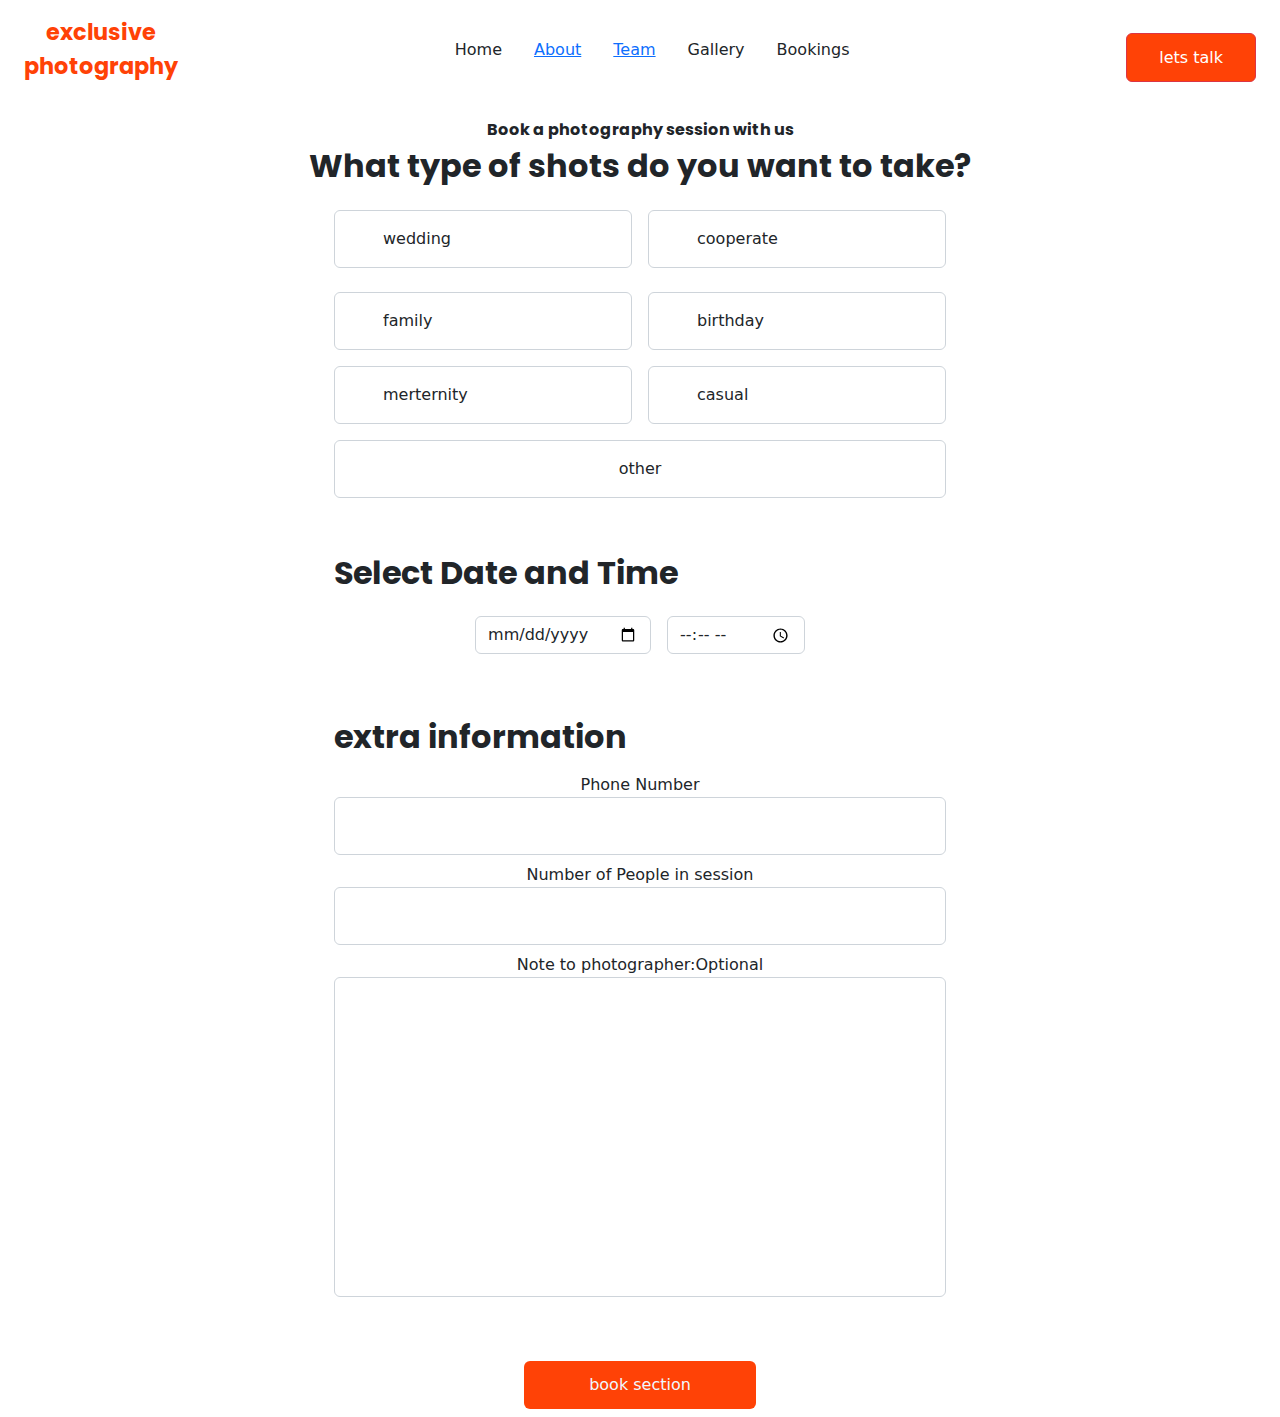
==== booking.html @ 7f52cb56 "first commit" ====
<html lang="en">
<head>
    <meta charset="UTF-8">
    <meta http-equiv="X-UA-Compatible" content="IE=edge">
    <meta name="viewport" content="width=device-width, initial-scale=1.0">
    <title>Document</title>
    <link rel="stylesheet" href="./icofont/icofont.min.css">
    <link rel="stylesheet" href="./bootstrap-5.2.0-dist/css/bootstrap.min.css">
    <link rel="stylesheet" href="./index.css">
    <link rel="preconnect" href="https://fonts.googleapis.com">
    <link rel="preconnect" href="https://fonts.gstatic.com" crossorigin>
    <link rel="stylesheet" href="./booking.css">
    <link

        href="https://fonts.googleapis.com/css2?family=DM+Sans:wght@500;700&family=Poppins:wght@300;400;500;800&display=swap"
        rel="stylesheet">
    <link rel="stylesheet" href="https://cdnjs.cloudflare.com/ajax/libs/font-awesome/6.2.1/css/all.min.css">
</head>

<body>
    
    <main>
        <div class="container1 w-100">
            <div class="content w-100">
                <nav class="px-4 py-3 w-100">
                    <!-- this is a for the offcanvas for the small screen -->



                    <div class="offcanvas offcanvas-start" data-bs-backdrop="static" tabindex="-1" id="staticBackdrop"
                        aria-labelledby="staticBackdropLabel">
                        <div class="offcanvas-header">
                            <h5 class="offcanvas-title" id="staticBackdropLabel">Offcanvas</h5>
                            <button type="button" class="btn-close" data-bs-dismiss="offcanvas"
                                aria-label="Close"></button>
                        </div>
                        <div class="offcanvas-body">
                            <div>
                                I will not close if you click outside of me.
                            </div>
                        </div>
                    </div>
                    <div class="photography">

                        <p class="exclisive"> exclusive <br>
                            photography</p>

                    </div>
                    <button class="btn  canvass" type="button" data-bs-toggle="offcanvas"
                        data-bs-target="#staticBackdrop" aria-controls="staticBackdrop">
                        <!-- <i class="icofont-ui-camera"></i> -->
                        <i class="fa-regular fa-bars"></i>
                    </button>
                    <div class="nav2">
                        <p> Home</p>
                        <p><a href="#about text-dark"> About</p></a>
                        <p><a href="#team text-dark">Team</a></p>
                        <p>Gallery</p>
                        <p>Bookings</p>
                    </div>
                    <div class="lets-talk">
                        <div class="btn btn-danger letstalk-nav">lets talk</div>
                    </div>
                </nav>

            </div>

        </div>
        <div class="container-fluid " style="margin: auto; display: flex; flex-direction: column; align-items: center; justify-content: center; text-align: center;">
      <div class="text-session ">
        <h4>Book a photography session with us</h4>
        <h3>What type of shots do you want to take?</h3>
      </div>
     <div class="all">
        <div class="box-session gap-3 py-3 form-group" style="display: flex; align-items: center; justify-content: center; text-align: center; flex-wrap: wrap;">
            <div class="space bb ">
                <input class="form-control py-3 px-5 " value="wedding" readonly>
            </div>
            <div class="space bb">
                   <input class="form-control py-3 px-5 " value="cooperate" readonly>
            </div>
          
    
          </div>
          <div class="box-session gap-3 py-2 " style="display: flex; align-items: center; justify-content: center; text-align: center; flex-wrap: wrap;">
            <div class="space bb ">
                   <input class="form-control py-3 px-5 " value="family" readonly>
            </div>
            <div class="space bb">
                   <input class="form-control py-3 px-5 " value="birthday" readonly>
            </div>
          
    
          </div>
          <div class="box-session gap-3 py-2  " style="display: flex; align-items: center; justify-content: center; text-align: center; flex-wrap: wrap;">
            <div class="space bb">
                   <input class="form-control py-3 px-5 " value="merternity" readonly>
            </div>
            <div class="space bb">
               <input class="form-control py-3 px-5 " value="casual" readonly>
            </div>
          
    
          </div>
          <div class="box-session gap-3 py-2 " style="text-align: center;">
            <div class="space bb" style="text-align: center;" onclick="op()">
               <input class="form-control py-3 px-5 " value="other" readonly style="text-align: center;">
            </div>
         
    
          </div>
          
          
          <div class="box-session gap-3 py-2  " style="text-align: center;" id="nob">
            <div class="space" style="text-align: center;">
               <div class="form-control py-3 px-5 " contenteditable="" style="height: 20rem;">
               </div>
            </div>
         
     </div>

     <div class="setDate mt-5">
        <h3>Select Date and Time</h3>

        <div class="box-session gap-3 py-3 " style="display: flex; align-items: center; justify-content: center; text-align: center; flex-wrap: wrap;">
            <div class="form-group">
                <input type="date" class="form-control">
                
            </div>
              <div class="form-group">
                <input type="time"  class="form-control">

              </div>
     </div>
        </div>

                
        <div class="extra mt-5">
            <h3>extra information</h3>
            
            <div class="box-session gap-3 py-2 " style="text-align: center;">
                <div class="space" style="text-align: center;">
                <label for="">Phone Number</label>

                   <input class="form-control py-3 px-5 " >
                </div>
             
        
            <div class="box-session gap-3 py-2 " style="text-align: center;">
                <div class="space" style="text-align: center;">
                    <label for="">Number of People in session</label>
                   <input class="form-control py-3 px-5 " >
                </div>
             
        
            <div class="box-session gap-3 py-2 " style="text-align: center;">
                <div class="space" style="text-align: center;">
                    <label for="">Note to photographer:Optional</label>
                   <div class="form-control py-3 px-5 " contenteditable="" style="height: 20rem;" >
                   </div>
                </div>
             
        
              </div>
           
        </div>
   
        <div class="btn bookNow mt-5 "  data-bs-toggle="modal" data-bs-target="#exampleModal">book section</div>

        <!-- Button trigger modal -->

  <!-- Modal -->
  <div class="modal fade" id="exampleModal" tabindex="-1" aria-labelledby="exampleModalLabel" aria-hidden="true">
    <div class="modal-dialog modal-dialog-centered">
      <div class="modal-content">
        
        <div class="modal-body">
        <img src="./images/verified.gif" alt="" width="40%"> 
        <h4>Thank you for booking a session with us at Exclusive Photography</h4>
        <p>We hope to see you soon</p>
        </div>
       
      </div>
    </div>
  </div>
    </div> 

    </main>
    <script src="./bootstrap-5.2.0-dist/js/bootstrap.bundle.js"></script>
    <script src="./booking.js"></script>
</body>
</html>
---- index.css ----
@import url('https://fonts.googleapis.com/css2?family=DM+Sans:wght@500;700&family=Poppins:wght@300;400;500;800&display=swap'); 
 html {
    scroll-behavior: smooth;
  }
  
*{
    margin: 0;
    padding: 0;
    box-sizing: border-box;
    /* background-color: black; */
    /* color: white; */
}
html{
    scroll-behavior: smooth;
}
nav{
    display: flex;
    justify-content: space-between;
    /* overflow: hidden; */
    align-items: center;
}
.photography{
    text-align: center;
    display:flex; 
    align-items:center; 
    flex-direction:column;


}
.photography p{
    color: #FF4206;
    font-family: Poppins;
font-size: 1.4rem;
font-weight: 700;
text-align: center;
line-height: -3px;

}
.lets-talk button{
    background-color:#FF4206;
    font-size: 24px;
    outline: none;
    border: none;
    font-weight: 
    500;
    padding: 0.5rem 1rem ;
    border-radius:10px ;
    box-shadow: 3px 1px 4px 3px #FF4206 ;
    filter: blur(75.3px);

}
.letstalk-nav{
    background-color: #FF4206 !important;
    padding: 0.7rem 2rem;
    text-align: center;

}
.nav2{
    display: flex;
    justify-content: space-between;
    align-items: center;
    gap: 2rem;

}
.nav2 span{
    cursor: pointer;
    transition: 0.5s ease;
}
.nav2 span:hover{
    color: #FF4206;
}
.container2
{
    padding-top: 2rem;
    overflow: hidden !important;
    width: 100% !important;
}
.bob{
    padding: 8rem 0rem;
}
.container2 , .d1{
    overflow: hidden !important;
}
.text h1{
    font-family:poppins;
font-Weight:900;
font-Size:4rem;
/* line-height:initial; */
color: #FF4206;
}
.text h5{
    font-size: 24px;
}

.cont2-col{
    padding-left:  8rem;
    /* margin: ; */
    /* width:100%; */
    /* border: 1px solid tomato; */
    margin: 0rem;
}
.mm{
    width: 32rem !important;
    height:32rem;
    border: 10px solid rgb(71, 138, 255);
    
}
.canvass{
    display: none;
}
.canvass i{
    font-size: 2rem;
}
.letstalk-button{
    background-color: #FF4206 !important;
    filter:drop-shadow(37.5px);
    padding: 0.7rem 4rem;
    /* margin: 0rem 2rem !important; */
    text-align: center;
}

.gg img{
    width: 12rem;
    height: 12rem;
}
.cont2-col{
    text-align: end;
}
.oo{
    margin: 1rem 0rem;

}
.gb{
    margin: 1rem 0rem;
    display: none;
}
.content img{
    width: 12rem;
    height:12rem;
}
.meet h1{
    font-size: 64px;
    font-family: poppins;
    font-weight: 900;
    display: flex;
    align-items: center;
    justify-content: center;
}
.gallery{
    margin-top: 4rem;
}
.gallery h1{
    font-size:3rem;
    font-family: poppins;
    font-weight: 700;
    display: flex;
    align-items: center;
    margin-left:8rem;
    overflow: hidden;
}
.last h2{
    font-size:2rem;
    font-family: poppins;
    font-weight: 700;
    display: flex;
    align-items: center;
color: #FF4206;

    overflow: hidden;
}
.last h4{
    font-size:1.4rem;
    font-family: poppins;
    font-weight: 700;
    display: flex;
    align-items: center;
    overflow: hidden;

}
.pop{
color: #FF4206;

}
.last h3{
    font-size:1.4rem;
    font-family: poppins;
    font-weight: 700;
    display: flex;
    align-items: center;
    overflow: hidden;
}
.meet-img img {
    /* padding-left: rem; */
    /* border: 1px solid red; */
    border-radius:0.5rem ;
}
.button-for-social-media-link{
    margin-top: 3rem;
}
.button-for-social-media-link i{
    font-size: 1.2rem;
    color: aliceblue;
    /* width: 35px;
    height: 35px; */
}
.second-media-screen{
    display: none;
    visibility: hidden;
}

.button-for-social-media-link .btn{
    background-color: #FF4206 !important;
    border-radius: 50%;
    box-shadow: inset -5px -9px 16px -5px rgba(255, 255, 255, 0.25), inset 5px 9px 13px 4px rgba(255, 255, 255, 0.25) !important;
    width: 2.4rem;
    height: 2.4rem;
    padding: 0.5rem;
    margin-top: -3rem;
    
}
.meet-img{
    margin-top: 4rem;
}
.letstalk-button{
    /* display: none; */
}
.meet-all{
    padding-bottom: 0.6rem ;
}
.prr{
    width:10rem;
    height:10rem;
    padding-top: 0.6rem;
    
}

.ourproject{
    /* display: flex !important; */
    /* justify-content: center; */
    align-items: center;
    /* margin-left: 5rem; */
    width: 100%;
    flex-wrap: wrap;
}
.abso{
    width: 8rem;
    height: 8rem;
   margin: 1rem 4.8rem ;

}
.abso:hover{
    background-color: #FF4206;
   
}
.pict{
    position: relative;
}
.pict img{
    width: 10rem;
    height: 10rem;
    border-radius:0.5rem  ;
}
.bb{
    cursor: pointer !important;
}
.hg i{
    font-size: 2rem;
    color: white;
    margin: auto;
    position: absolute;
    top: 0;
    left: 1rem;
    right: 0;
    bottom: 0;
    display: flex;
    justify-content: center;
    align-items: center;
    cursor: pointer;
}
.hg{
    position: absolute;
    top: 0;
    left: 0;
    right: 0;
    bottom: 0;
    /* margin: auto; */
    /* padding: 1rem; */
    width: 10rem;
/* visibility: hidden; */
opacity: 0;
transition: 0.8s ease-in-out;

    /* border: #FF4206 2px solid; */
}
.hg:focus-within{
   visibility: visible !important;

}
.hg:hover{
   background-color: #ff40063f;
   opacity: 1;


}
.pict{
    padding-bottom: 0.5rem;
}
/* .card-img-overlay{
    visibility:hidden;
}
.card-img-overlay:hover{
    visibility: visible !important;

} */
.bgf{
    display:flex;
    justify-items: center;
    align-items: center;
    flex-direction: column;
}
.black-box{
    padding: 1rem;
    background: black;
    display: flex;
    justify-content: center;
    align-items: center;
    width: 80%;
    margin: auto;
    border-radius: 0.5rem;
}
.black-box h1{
   color: aliceblue;
    font-size:2rem;
    font-family: poppins;
    font-weight: 700;

    overflow: hidden;
}
.bookNow{
    background-color: #FF4206 !important;
    filter:drop-shadow(37.5px);
    padding: 0.7rem 4rem;
    /* margin: 0rem 2rem !important; */
    text-align: center;
    color: aliceblue;
}
@media screen and (max-width:700px) {
    .container2{
        width: 100% !important;
         /* overflow: hidden !important; */
    }
    .letstalk-button{
        display: block;
    }
    .second-media-screen{
        display: block;
        visibility: visible;
        padding: 3rem 0;
    }
    .other{
        display: none;
        visibility: hidden;
    }
 .canvass{
    display: block;
 }   

 .letstalk-button{
    /* text-align: center; */
    margin: 0rem 4rem;

 }
 .nav2{
    display: none;
 }
 .lets-talk{
        display: none;
 }
 .mm{
    width: 23rem !important;
    height:23rem;
    /* border: 1px solid red; */
}
.all-text-col{
    text-align: center;
}
.cont2-col img{
    width: 120;
}
.cont2-col{
    height:20%;
    padding-left: 1rem;
    
    /* border: 5px solid green; */
    /* text-align: center;
    margin: 0rem 4rem; */
    
}
.text h1{
    font-family:DM Sans;
font-Weight:700;
font-Size:4rem;

color: #FF4206;
}
.gg{
    margin-top: 0.5rem;
}
.gg img{
    width: 10.7rem;
    height: 11.2rem;
}
.img2{
    display: none;
}
.cont2-col{
    text-align: center;
}
.bob{
    padding: 8rem 0rem;
}
.gg{
    display: block;
}
.text-for-meet , .meet-image{
        text-align: center !important;
}
.button-for-social-media-link{
    text-align: center;
}
.meet h1{
    font-size: 3rem;
}
 .gallery h1{
    font-size: 2.4rem;
    font-family: poppins;
    font-weight: 700;
    /* display: flex;
    align-items: center; */
    margin-left:1rem;
    /* justify-content: center;  */
    /* overflow: hidden; */
} 
/* .ourproject{
    flex-wrap: wrap;
    width: 90%;
    text-align: center;
    margin: auto;
}*/
.pict img{
    width:10rem;
    height:10rem;
} 
}
/* @media screen and (max-width:1024px) {
    .letstalk-nav{
        display: none;
    }
    .text h1{
        font-family:DM Sans;
    font-Weight:700;
    font-Size:3rem;
    
    color: #FF4206;
    }
    .mm{
        width: 18rem !important;
        height:24rem;
    }
    .gg{
        display: none;
    }
    .op{
        text-align: start;
        padding-left: 4rem;
    }
    .op h1{
        font-size: 3rem;
    }
} */
---- booking.css ----
h3{
    font-size:2rem;
    font-family: poppins;
    font-weight: 700;
    display: flex;
    align-items: center;
    overflow: hidden;

}
h4{
    font-size:1rem;
    font-family: poppins;
    font-weight: 700;

    overflow: hidden;
    margin-top: 5px;
 
}
.all>.bb{
    transition: 0.4s ease-in;
}
.bb{
  
}
.bb >input:hover{
background-color: #ff40066a;
cursor: pointer;
}
.bb >input:focus-visible{
background-color: #FF4206;
color: aliceblue;
cursor: pointer;
}
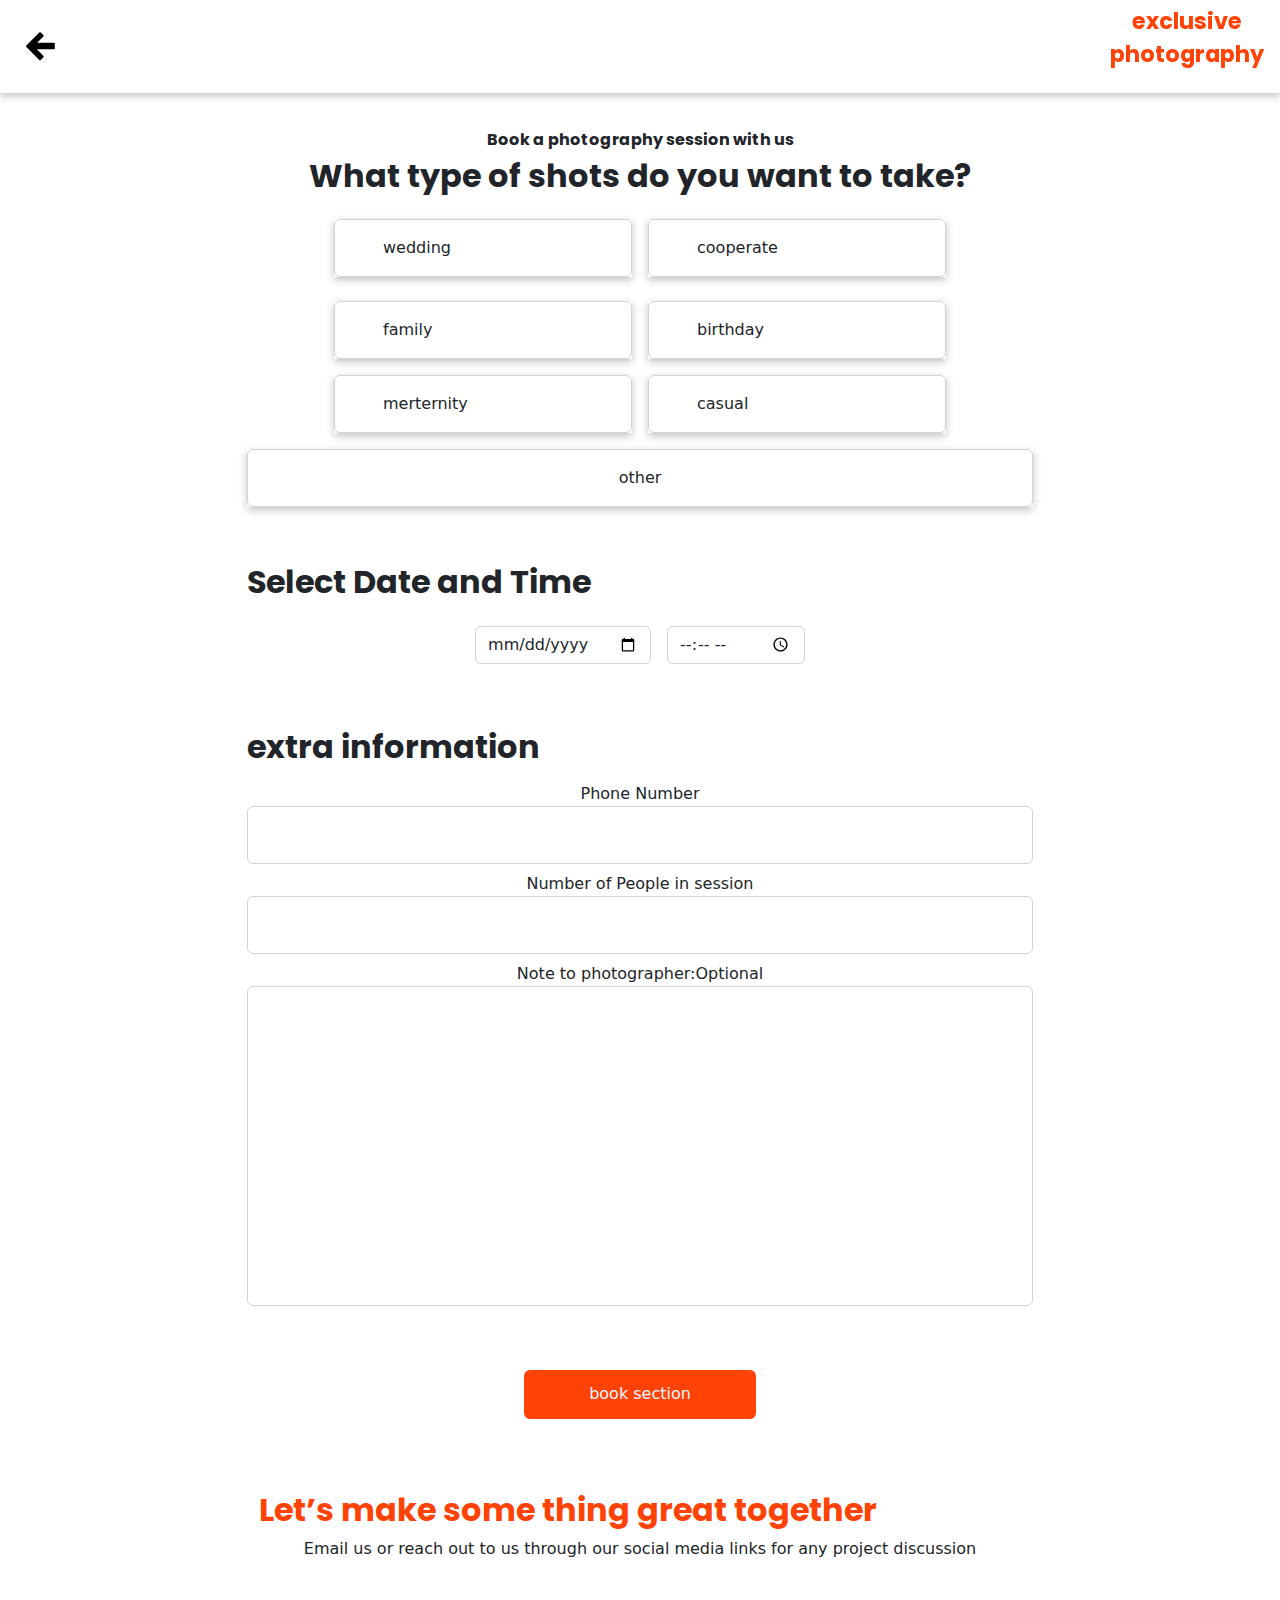
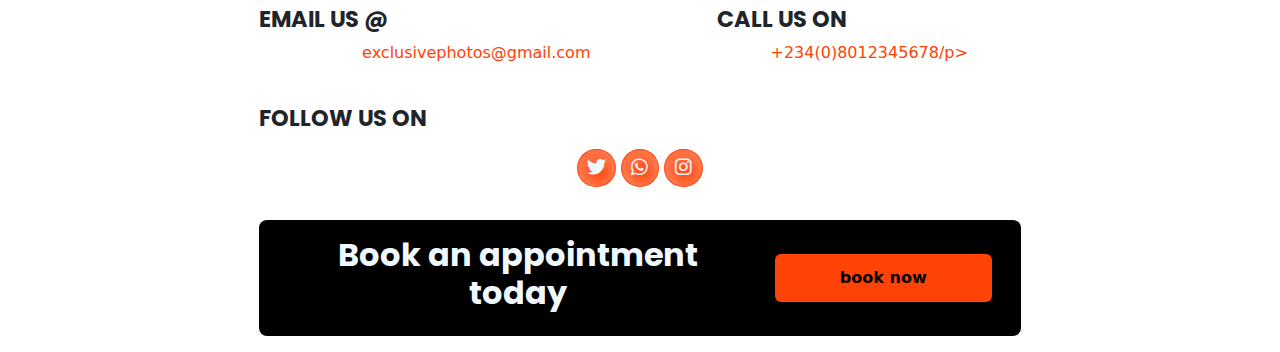
==== commit f01652fc: "just finished everything" ====
--- a/booking.html
+++ b/booking.html
@@ -1,192 +1,213 @@
 <html lang="en">
+
 <head>
-    <meta charset="UTF-8">
-    <meta http-equiv="X-UA-Compatible" content="IE=edge">
-    <meta name="viewport" content="width=device-width, initial-scale=1.0">
-    <title>Document</title>
-    <link rel="stylesheet" href="./icofont/icofont.min.css">
-    <link rel="stylesheet" href="./bootstrap-5.2.0-dist/css/bootstrap.min.css">
-    <link rel="stylesheet" href="./index.css">
-    <link rel="preconnect" href="https://fonts.googleapis.com">
-    <link rel="preconnect" href="https://fonts.gstatic.com" crossorigin>
-    <link rel="stylesheet" href="./booking.css">
-    <link
-
-        href="https://fonts.googleapis.com/css2?family=DM+Sans:wght@500;700&family=Poppins:wght@300;400;500;800&display=swap"
-        rel="stylesheet">
-    <link rel="stylesheet" href="https://cdnjs.cloudflare.com/ajax/libs/font-awesome/6.2.1/css/all.min.css">
+  <meta charset="UTF-8">
+  <meta http-equiv="X-UA-Compatible" content="IE=edge">
+  <meta name="viewport" content="width=device-width, initial-scale=1.0">
+  <title>Document</title>
+  <link rel="stylesheet" href="./icofont/icofont.min.css">
+  <link rel="stylesheet" href="./bootstrap-5.2.0-dist/css/bootstrap.min.css">
+  <link rel="stylesheet" href="./index.css">
+  <link rel="preconnect" href="https://fonts.googleapis.com">
+  <link rel="preconnect" href="https://fonts.gstatic.com" crossorigin>
+  <link rel="stylesheet" href="./booking.css">
+  <link
+    href="https://fonts.googleapis.com/css2?family=DM+Sans:wght@500;700&family=Poppins:wght@300;400;500;800&display=swap"
+    rel="stylesheet">
+  <link rel="stylesheet" href="https://cdnjs.cloudflare.com/ajax/libs/font-awesome/6.2.1/css/all.min.css">
 </head>
 
 <body>
+
+  <main>
+ 
+    <div class="nav22 bb bg-white">
+      <a href="./index.html">
+
+        <i class="icofont-arrow-left" style="font-size: 3rem;"></i>
+
+        </a>
+     
+      <button class="btn  canvass" type="button" data-bs-toggle="offcanvas" data-bs-target="#staticBackdrop"
+        aria-controls="staticBackdrop">
+        <!-- <i class="icofont-ui-camera"></i> -->
+        <i class="fa-regular fa-bars"></i>
+      </button>
+ 
+      <div class="lets-talk">
+        <div class="photography">
+
+          <p class="exclisive"> exclusive <br>
+            photography</p>
+  
+        </div>
+        </div>
+      </div>
+
+    </div>
     
-    <main>
-        <div class="container1 w-100">
-            <div class="content w-100">
-                <nav class="px-4 py-3 w-100">
-                    <!-- this is a for the offcanvas for the small screen -->
-
-
-
-                    <div class="offcanvas offcanvas-start" data-bs-backdrop="static" tabindex="-1" id="staticBackdrop"
-                        aria-labelledby="staticBackdropLabel">
-                        <div class="offcanvas-header">
-                            <h5 class="offcanvas-title" id="staticBackdropLabel">Offcanvas</h5>
-                            <button type="button" class="btn-close" data-bs-dismiss="offcanvas"
-                                aria-label="Close"></button>
-                        </div>
-                        <div class="offcanvas-body">
-                            <div>
-                                I will not close if you click outside of me.
-                            </div>
-                        </div>
-                    </div>
-                    <div class="photography">
-
-                        <p class="exclisive"> exclusive <br>
-                            photography</p>
-
-                    </div>
-                    <button class="btn  canvass" type="button" data-bs-toggle="offcanvas"
-                        data-bs-target="#staticBackdrop" aria-controls="staticBackdrop">
-                        <!-- <i class="icofont-ui-camera"></i> -->
-                        <i class="fa-regular fa-bars"></i>
-                    </button>
-                    <div class="nav2">
-                        <p> Home</p>
-                        <p><a href="#about text-dark"> About</p></a>
-                        <p><a href="#team text-dark">Team</a></p>
-                        <p>Gallery</p>
-                        <p>Bookings</p>
-                    </div>
-                    <div class="lets-talk">
-                        <div class="btn btn-danger letstalk-nav">lets talk</div>
-                    </div>
-                </nav>
-
-            </div>
-
-        </div>
-        <div class="container-fluid " style="margin: auto; display: flex; flex-direction: column; align-items: center; justify-content: center; text-align: center;">
+    <div class="container-fluid "
+      style="margin: auto; display: flex; flex-direction: column; align-items: center; justify-content: center; text-align: center;">
       <div class="text-session ">
         <h4>Book a photography session with us</h4>
         <h3>What type of shots do you want to take?</h3>
       </div>
-     <div class="all">
-        <div class="box-session gap-3 py-3 form-group" style="display: flex; align-items: center; justify-content: center; text-align: center; flex-wrap: wrap;">
-            <div class="space bb ">
-                <input class="form-control py-3 px-5 " value="wedding" readonly>
-            </div>
-            <div class="space bb">
-                   <input class="form-control py-3 px-5 " value="cooperate" readonly>
-            </div>
+      <div class="all">
+        <div class="box-session gap-3 py-3 form-group"
+          style="display: flex; align-items: center; justify-content: center; text-align: center; flex-wrap: wrap;">
+          <div class="space bb ">
+            <input class="form-control py-3 px-5 " value="wedding" readonly>
+          </div>
+          <div class="space bb">
+            <input class="form-control py-3 px-5 " value="cooperate" readonly>
+          </div>
+
+
+        </div>
+        <div class="box-session gap-3 py-2 "
+          style="display: flex; align-items: center; justify-content: center; text-align: center; flex-wrap: wrap;">
+          <div class="space bb ">
+            <input class="form-control py-3 px-5 " value="family" readonly>
+          </div>
+          <div class="space bb">
+            <input class="form-control py-3 px-5 " value="birthday" readonly>
+          </div>
+
+
+        </div>
+        <div class="box-session gap-3 py-2  "
+          style="display: flex; align-items: center; justify-content: center; text-align: center; flex-wrap: wrap;">
+          <div class="space bb">
+            <input class="form-control py-3 px-5 " value="merternity" readonly>
+          </div>
+          <div class="space bb">
+            <input class="form-control py-3 px-5 " value="casual" readonly>
+          </div>
+
+
+        </div>
+        <div class="box-session gap-3 py-2 " style="text-align: center;">
+          <div class="space bb " style="text-align: center;" onclick="op()">
+            <input  class="form-control py-3 px-5  "  value="other" readonly style="text-align: center; ">
+          </div>
+
+
+        </div>
+
+
+        <div class="box-session gap-3 py-2  " style="text-align: center;" id="nob">
+          <div class="space" style="text-align: center;">
+            <div class="form-control py-3 px-5 " contenteditable="" style="height: 20rem;">
+            </div>
+          </div>
+
+        </div>
+
+        <div class="setDate mt-5">
+          <h3>Select Date and Time</h3>
+
+          <div class="box-session gap-3 py-3 "
+            style="display: flex; align-items: center; justify-content: center; text-align: center; flex-wrap: wrap;">
+            <div class="form-group">
+              <input type="date" class="form-control">
+
+            </div>
+            <div class="form-group">
+              <input type="time" class="form-control">
+
+            </div>
+          </div>
+        </div>
+
+
+        <div class="extra mt-5">
+          <h3>extra information</h3>
+
+          <div class="box-session gap-3 py-2 " style="text-align: center;">
+            <div class="space" style="text-align: center;">
+              <label for="">Phone Number</label>
+
+              <input class="form-control py-3 px-5 ">
+            </div>
+
+
+            <div class="box-session gap-3 py-2 " style="text-align: center;">
+              <div class="space" style="text-align: center;">
+                <label for="">Number of People in session</label>
+                <input class="form-control py-3 px-5 ">
+              </div>
+
+
+              <div class="box-session gap-3 py-2 " style="text-align: center;">
+                <div class="space" style="text-align: center;">
+                  <label for="">Note to photographer:Optional</label>
+                  <div class="form-control py-3 px-5 " contenteditable="" style="height: 20rem;">
+                  </div>
+                </div>
+
+
+              </div>
+
+            </div>
+
+            <div class="btn bookNow mt-5 " data-bs-toggle="modal" data-bs-target="#exampleModal">book section</div>
+
+            <!-- Button trigger modal -->
+
+            <!-- Modal -->
+            <div class="modal fade" id="exampleModal" tabindex="-1" aria-labelledby="exampleModalLabel"
+              aria-hidden="true">
+              <div class="modal-dialog modal-dialog-centered">
+                <div class="modal-content">
+
+                  <div class="modal-body">
+                    <img src="./images/verified.gif" alt="" width="40%">
+                    <h4>Thank you for booking a session with us at Exclusive Photography</h4>
+                    <p>We hope to see you soon</p>
+                  </div>
+
+                </div>
+              </div>
+            </div>
+          </div>
           
+    <div class="last mt-3 container-fluid  pt-5 " >
+      <div class="row ">
+          <div class="col   ">
+              <h2>Let’s make some thing great together</h2>
+              <p >Email us or reach out to us through our social media links for any project discussion</p>
+          </div>
+        
+      </div>
+      <div class="row mt-4 ">
+          <div class="col-md-7">
+              <h4>EMAIL US @</h4>
+              <p class="pop">exclusivephotos@gmail.com</p>
+          </div>
+          <div class="col-md-5">
+              <h4>CALL US ON</h4>
+              <p class="pop">+234(0)8012345678/p>
+          </div>
+      </div>
+<div class="last mt-4">
+  <h3>FOLLOW US ON</h3>
+  <div class="  button-for-social-media-link">
     
-          </div>
-          <div class="box-session gap-3 py-2 " style="display: flex; align-items: center; justify-content: center; text-align: center; flex-wrap: wrap;">
-            <div class="space bb ">
-                   <input class="form-control py-3 px-5 " value="family" readonly>
-            </div>
-            <div class="space bb">
-                   <input class="form-control py-3 px-5 " value="birthday" readonly>
-            </div>
-          
-    
-          </div>
-          <div class="box-session gap-3 py-2  " style="display: flex; align-items: center; justify-content: center; text-align: center; flex-wrap: wrap;">
-            <div class="space bb">
-                   <input class="form-control py-3 px-5 " value="merternity" readonly>
-            </div>
-            <div class="space bb">
-               <input class="form-control py-3 px-5 " value="casual" readonly>
-            </div>
-          
-    
-          </div>
-          <div class="box-session gap-3 py-2 " style="text-align: center;">
-            <div class="space bb" style="text-align: center;" onclick="op()">
-               <input class="form-control py-3 px-5 " value="other" readonly style="text-align: center;">
-            </div>
-         
-    
-          </div>
-          
-          
-          <div class="box-session gap-3 py-2  " style="text-align: center;" id="nob">
-            <div class="space" style="text-align: center;">
-               <div class="form-control py-3 px-5 " contenteditable="" style="height: 20rem;">
-               </div>
-            </div>
-         
-     </div>
-
-     <div class="setDate mt-5">
-        <h3>Select Date and Time</h3>
-
-        <div class="box-session gap-3 py-3 " style="display: flex; align-items: center; justify-content: center; text-align: center; flex-wrap: wrap;">
-            <div class="form-group">
-                <input type="date" class="form-control">
-                
-            </div>
-              <div class="form-group">
-                <input type="time"  class="form-control">
-
-              </div>
-     </div>
-        </div>
-
-                
-        <div class="extra mt-5">
-            <h3>extra information</h3>
-            
-            <div class="box-session gap-3 py-2 " style="text-align: center;">
-                <div class="space" style="text-align: center;">
-                <label for="">Phone Number</label>
-
-                   <input class="form-control py-3 px-5 " >
-                </div>
-             
-        
-            <div class="box-session gap-3 py-2 " style="text-align: center;">
-                <div class="space" style="text-align: center;">
-                    <label for="">Number of People in session</label>
-                   <input class="form-control py-3 px-5 " >
-                </div>
-             
-        
-            <div class="box-session gap-3 py-2 " style="text-align: center;">
-                <div class="space" style="text-align: center;">
-                    <label for="">Note to photographer:Optional</label>
-                   <div class="form-control py-3 px-5 " contenteditable="" style="height: 20rem;" >
-                   </div>
-                </div>
-             
-        
-              </div>
-           
-        </div>
-   
-        <div class="btn bookNow mt-5 "  data-bs-toggle="modal" data-bs-target="#exampleModal">book section</div>
-
-        <!-- Button trigger modal -->
-
-  <!-- Modal -->
-  <div class="modal fade" id="exampleModal" tabindex="-1" aria-labelledby="exampleModalLabel" aria-hidden="true">
-    <div class="modal-dialog modal-dialog-centered">
-      <div class="modal-content">
-        
-        <div class="modal-body">
-        <img src="./images/verified.gif" alt="" width="40%"> 
-        <h4>Thank you for booking a session with us at Exclusive Photography</h4>
-        <p>We hope to see you soon</p>
-        </div>
-       
-      </div>
-    </div>
+      <div class="btn "> <i class="fa-brands fa-twitter"></i></div>
+      <div class="btn "> <i class="fa-brands fa-whatsapp"></i></div>
+      <div class="btn "> <i class="fa-brands fa-instagram"></i></div>
   </div>
-    </div> 
-
-    </main>
-    <script src="./bootstrap-5.2.0-dist/js/bootstrap.bundle.js"></script>
-    <script src="./booking.js"></script>
+</div>
+
+<div class="black-box my-3 row w-100" style="text-align: center;">
+  <div class="col-md-8"><h1 class="" >Book an appointment today</h1></div>
+  <div class="col-md-4"><div class="btn bookNow"><a href="./booking.html">book now</a></div></div>
+</div>
+   </div>
+  </main>
+  
+  <script src="./bootstrap-5.2.0-dist/js/bootstrap.bundle.js"></script>
+  <script src="./booking.js"></script>
 </body>
+
 </html>--- a/index.css
+++ b/index.css
@@ -10,14 +10,57 @@
     /* background-color: black; */
     /* color: white; */
 }
+.sharp{
+    opacity: 0;
+    filter: blur(5px);
+   transform: translateY(-100%);
+  }
+.left{
+    opacity: 0;
+    filter: blur(5px);
+   transform: translateX(-100%);
+  }
+  .show{
+    opacity: 1;
+    filter: blur(0);
+    transform: translate(0);
+   }
+   .dope:nth-child(1){
+    transition-delay:200ms;
+   }   
+   .dope:nth-child(2){
+    transition-delay:400ms;
+
+   }    
+   .dope :nth-child(3){
+    transition-delay:600ms;
+
+   }  
+  .sharpp{
+   opacity: 1;
+   transition: all 1s;
+   filter: blur(0);
+   transform: translateY(0);
+  
+}
+.loki{
+    opacity: 0;
+    filter: blur(5px);
+   transform: translateY(100%);
+  }
+a{
+    color:black;
+    text-decoration:none;
+    font-weight:bold;
+}
 html{
     scroll-behavior: smooth;
 }
 nav{
-    display: flex;
-    justify-content: space-between;
-    /* overflow: hidden; */
-    align-items: center;
+    display: none;
+
+  
+    
 }
 .photography{
     text-align: center;
@@ -58,9 +101,16 @@
 .nav2{
     display: flex;
     justify-content: space-between;
-    align-items: center;
+   align-items: center;
     gap: 2rem;
-
+    position: sticky;
+    top: 0;
+    z-index: 999;
+    padding:  1rem;
+    margin-bottom: 2rem;
+}
+.bb{
+    box-shadow: rgba(0, 0, 0, 0.24) 0px 3px 8px;
 }
 .nav2 span{
     cursor: pointer;
@@ -92,6 +142,7 @@
     font-size: 24px;
 }
 
+
 .cont2-col{
     padding-left:  8rem;
     /* margin: ; */
@@ -114,7 +165,7 @@
 .letstalk-button{
     background-color: #FF4206 !important;
     filter:drop-shadow(37.5px);
-    padding: 0.7rem 4rem;
+    padding: 0.7rem 3rem;
     /* margin: 0rem 2rem !important; */
     text-align: center;
 }
@@ -384,6 +435,11 @@
 .all-text-col{
     text-align: center;
 }
+nav{
+    display: flex;
+    justify-content: space-between;
+    align-items: center;
+}
 .cont2-col img{
     width: 120;
 }
@@ -431,6 +487,7 @@
 .meet h1{
     font-size: 3rem;
 }
+
  .gallery h1{
     font-size: 2.4rem;
     font-family: poppins;
--- a/booking.css
+++ b/booking.css
@@ -30,4 +30,15 @@
 background-color: #FF4206;
 color: aliceblue;
 cursor: pointer;
-}+}
+.nav22{
+    display: flex;
+    justify-content: space-between;
+   align-items: center;
+    gap: 2rem;
+    position: sticky;
+    top: 0;
+    z-index: 999;
+    padding:  0.3rem 1rem;
+    margin-bottom: 2rem;
+}
